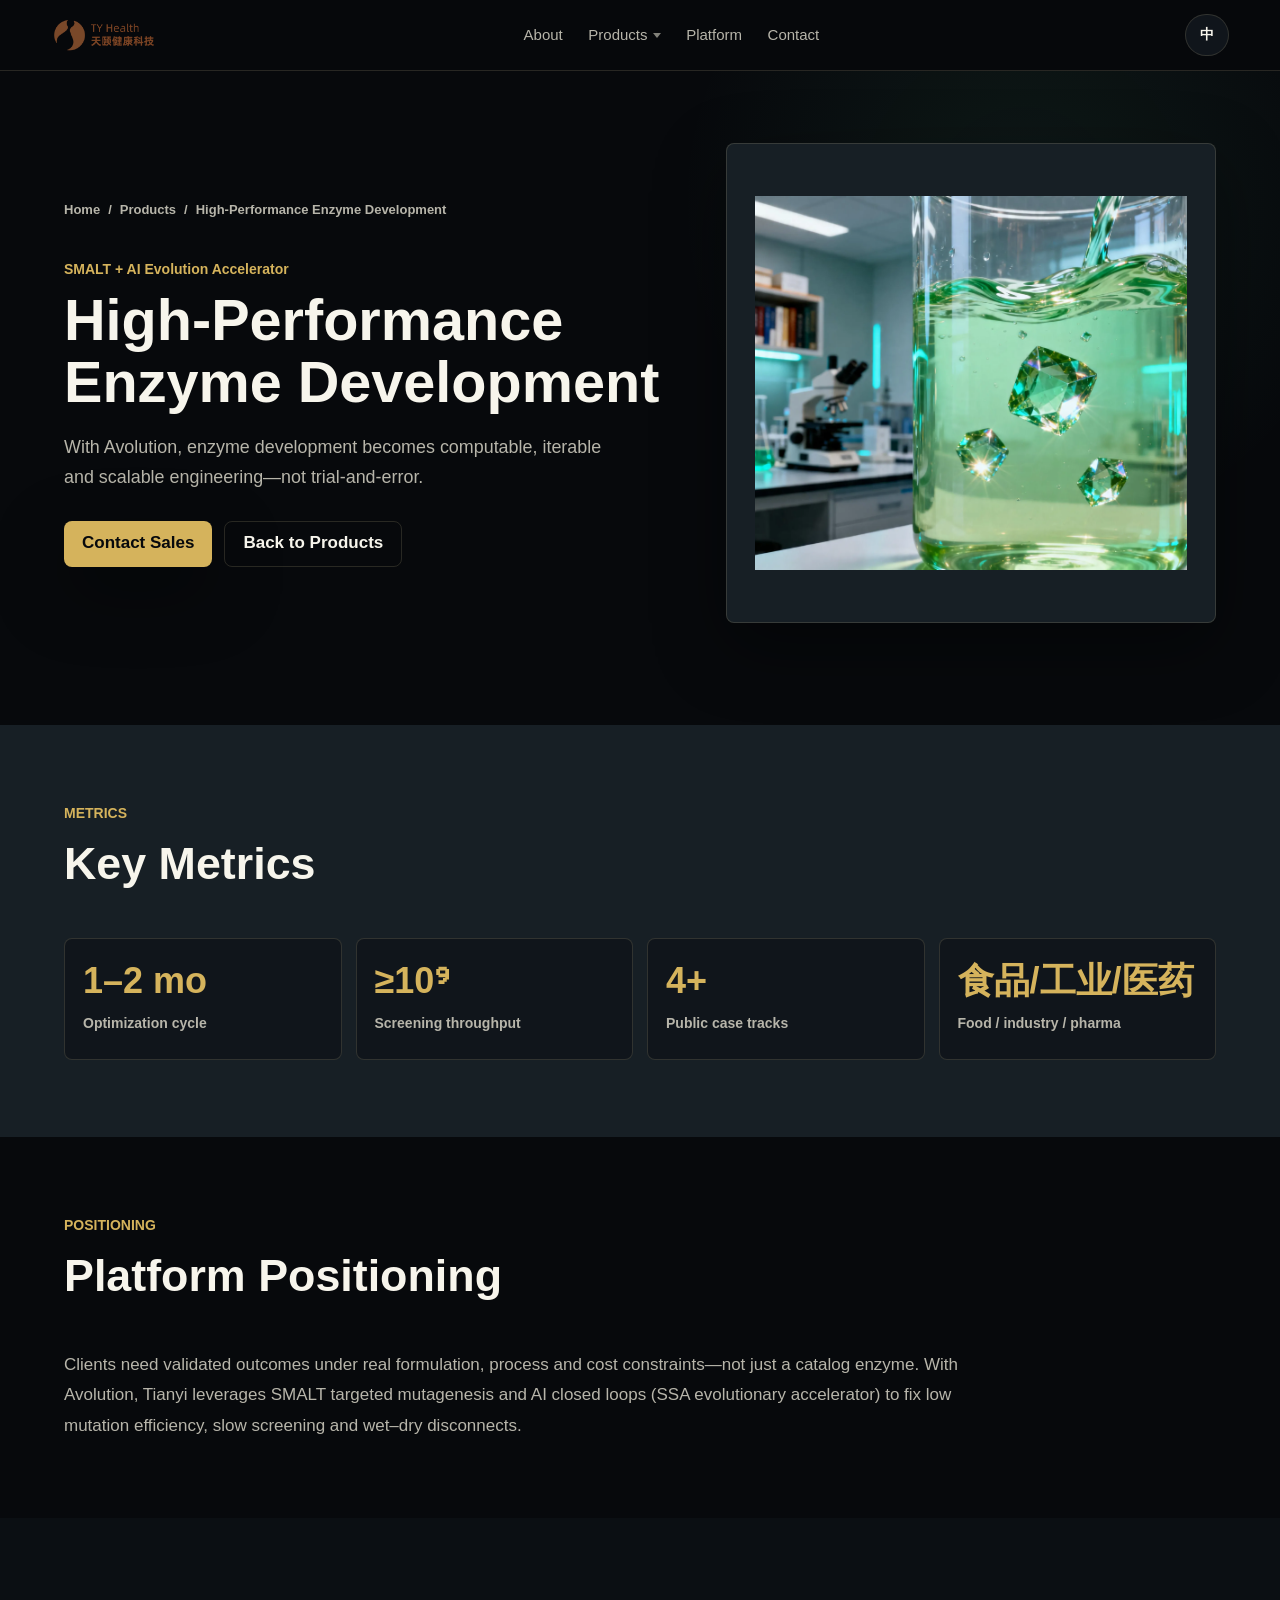
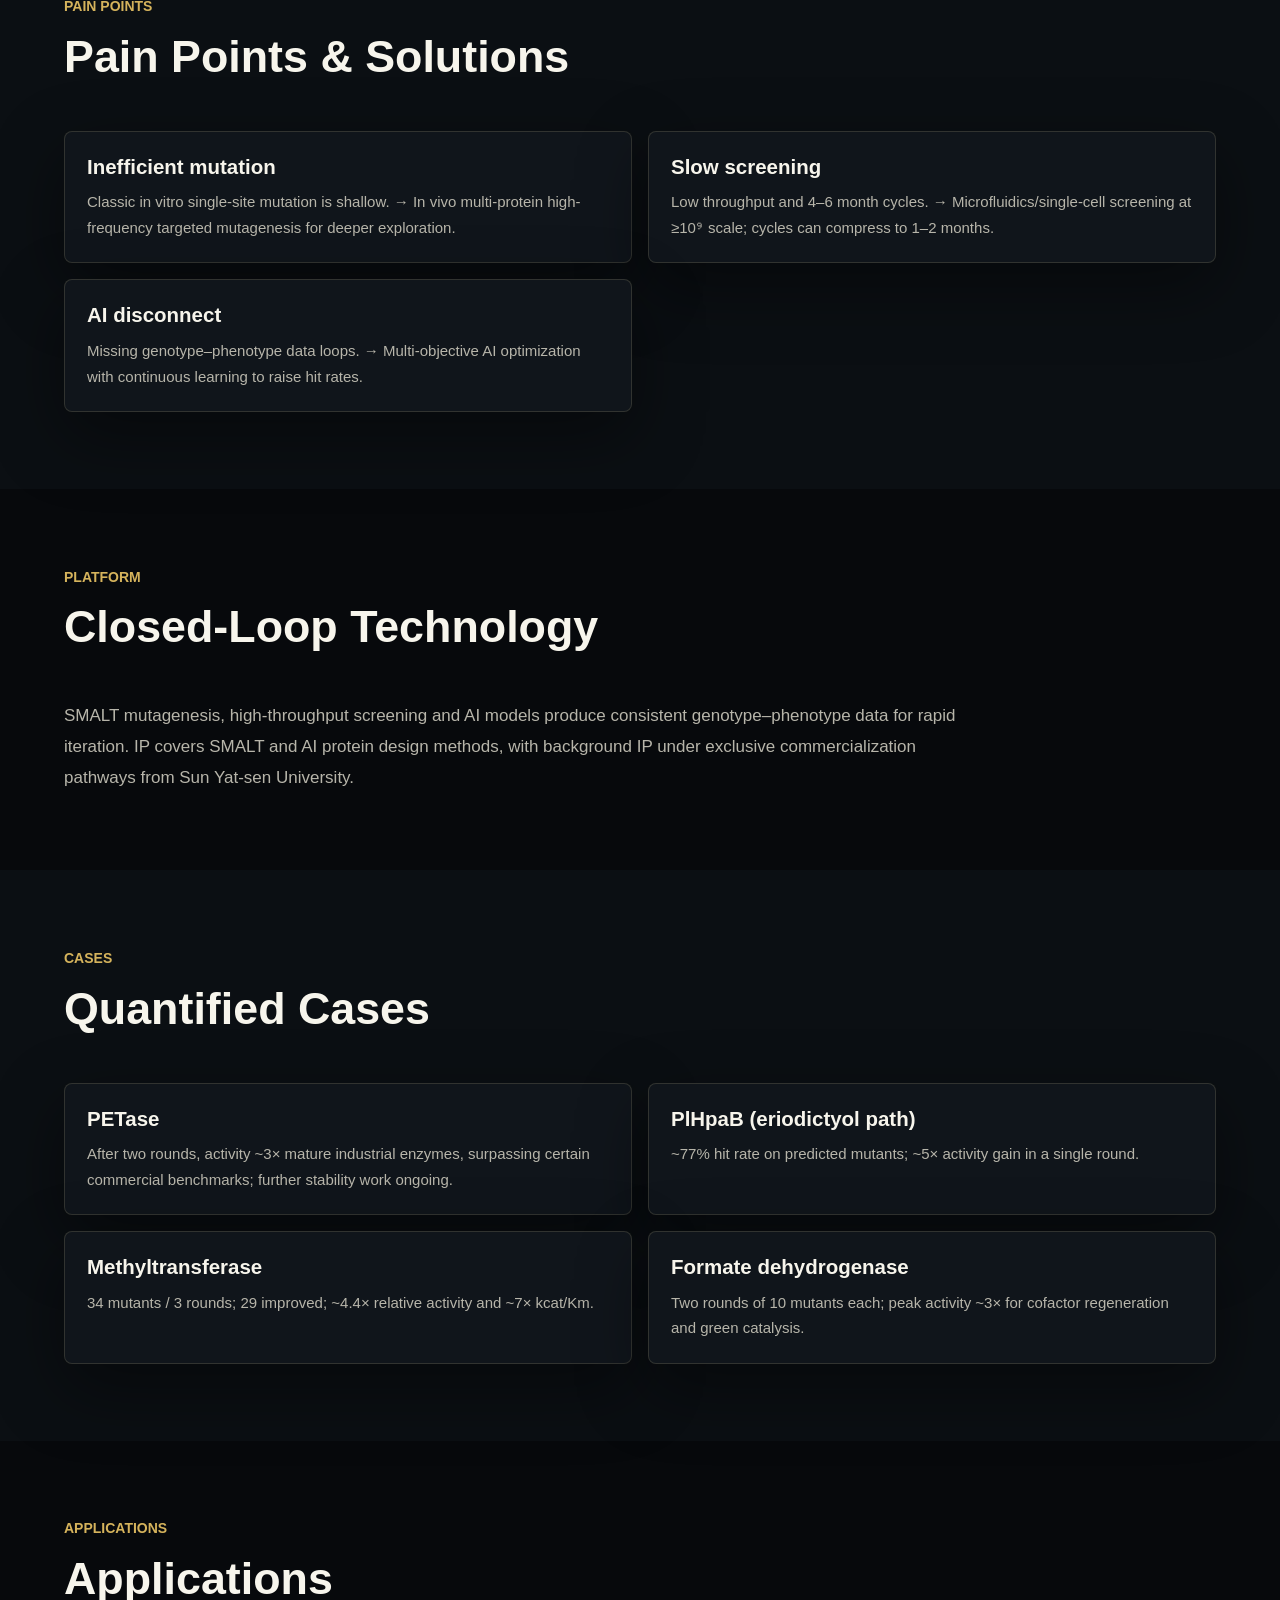
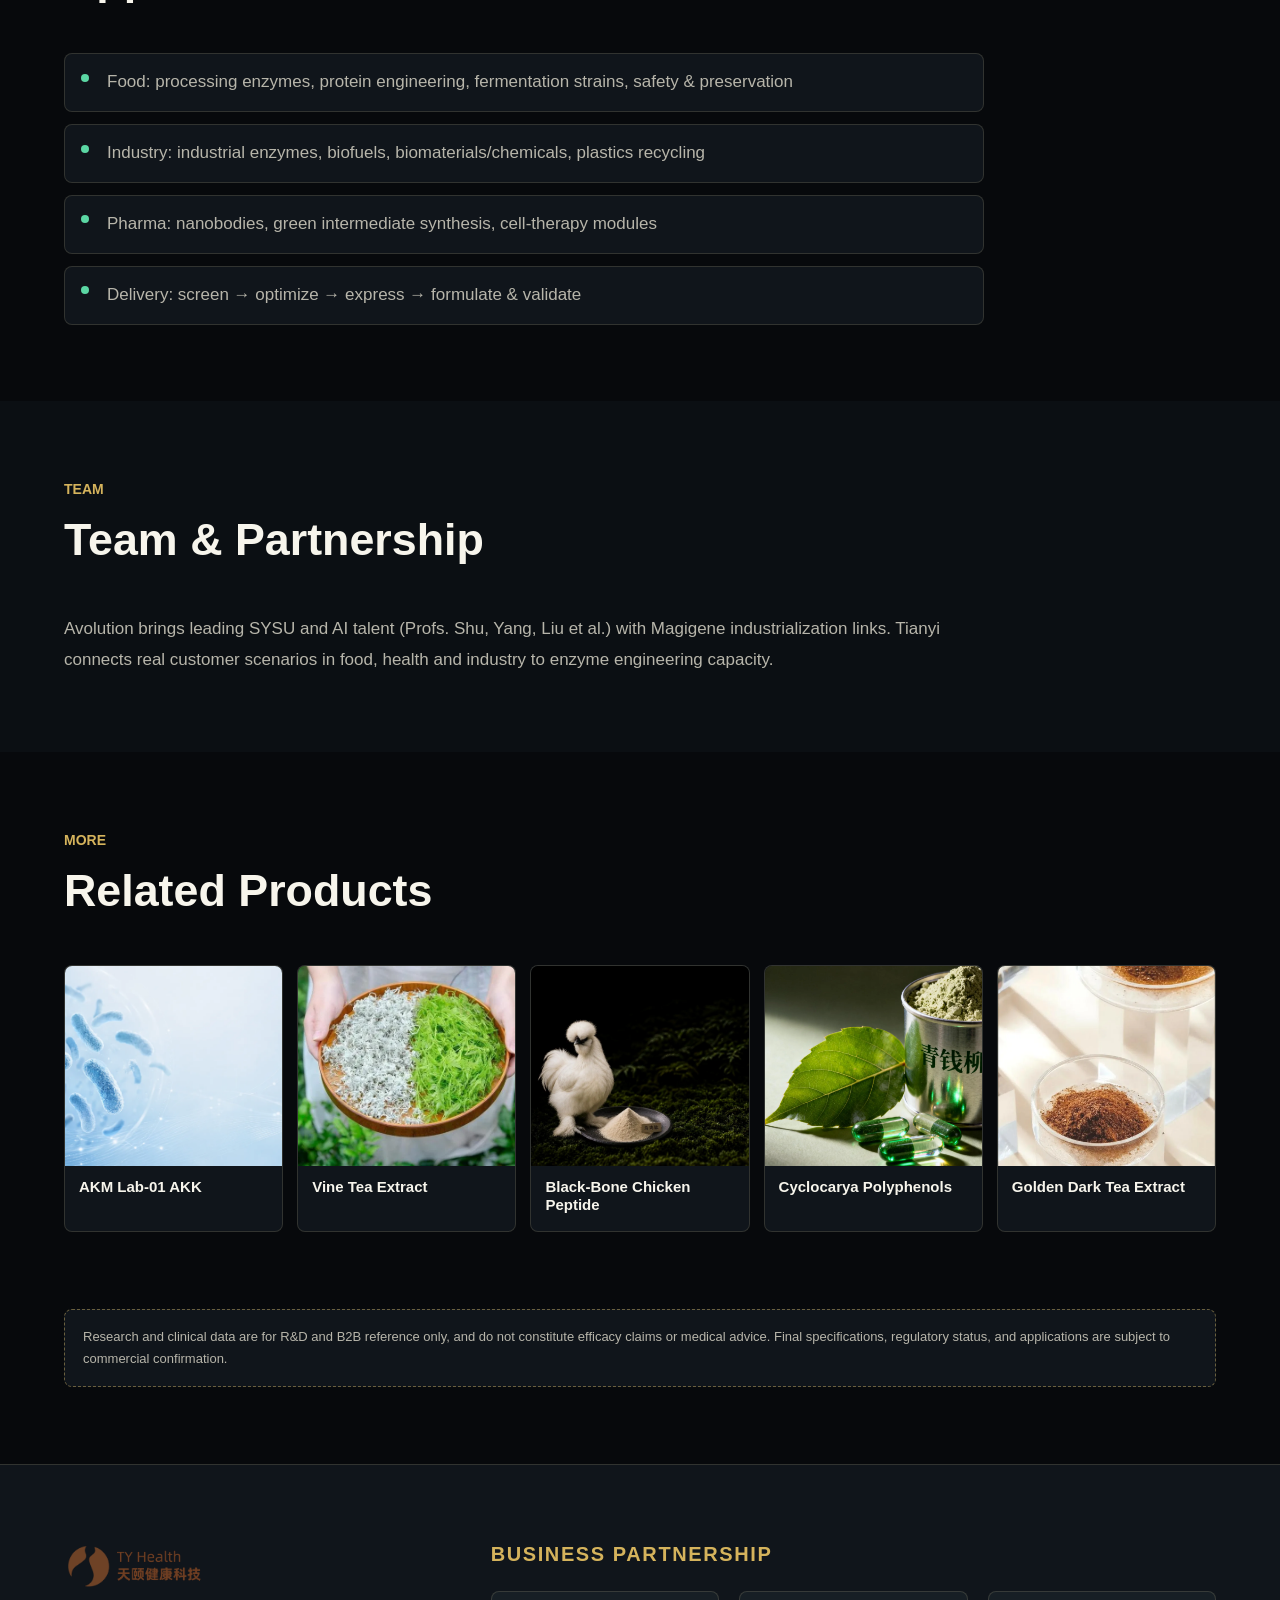
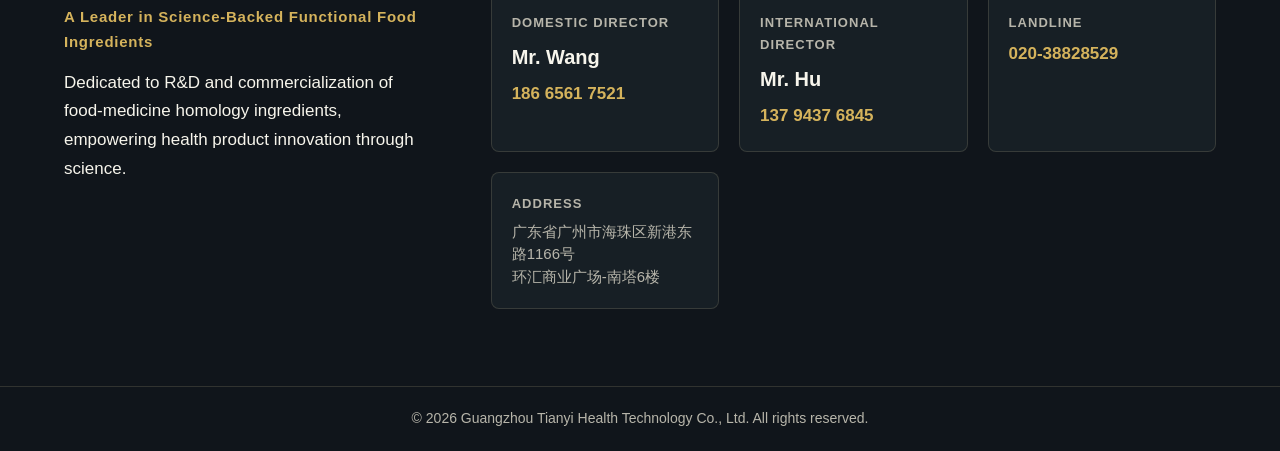
==== products/enzyme.html @ c7ed6efd "Add product detail pages, enzyme upgrade, and nav dropdown. Ship six bilingual product pages, homepa" ====
<!doctype html>
<html lang="zh-CN">
<head>
  <meta charset="utf-8">
  <meta name="viewport" content="width=device-width, initial-scale=1">
  <title data-i18n="doc.title">高性能酶开发 - 天颐健康科技</title>
  <meta name="description" data-i18n-content="doc.desc" content="天颐联合智演生合，以 SMALT+AI 定向进化加速平台，提供从候选酶筛选、分子优化、表达制备到应用验证的一站式高性能酶开发服务。">
  <meta name="robots" content="index, follow">
  <link rel="canonical" href="https://www.tyhealthtech.com/products/enzyme.html">
  <meta property="og:title" content="高性能酶开发 - 天颐健康科技">
  <meta property="og:description" content="天颐联合智演生合，以 SMALT+AI 定向进化加速平台，提供从候选酶筛选、分子优化、表达制备到应用验证的一站式高性能酶开发服务。">
  <meta property="og:url" content="https://www.tyhealthtech.com/products/enzyme.html">
  <meta property="og:type" content="website">
  <meta property="og:site_name" content="天颐健康科技">
  <link rel="icon" type="image/x-icon" href="/favicon.ico?v=20260531">
  <link rel="preconnect" href="https://fonts.googleapis.com">
  <link rel="preconnect" href="https://fonts.gstatic.com" crossorigin>
  <link href="https://fonts.googleapis.com/css2?family=Cormorant+Garamond:wght@400;600;700&family=DM+Sans:wght@300;400;500;700&display=swap" rel="stylesheet">
  <link rel="stylesheet" href="../styles.css?v=20260714b">
</head>
<body data-lang="zh" class="product-page">
  <header class="site-header">
    <a class="brand" href="../index.html" aria-label="天颐健康科技">
      <img class="brand-logo" src="../assets/tianyi-logo-full.png?v=20260526" alt="天颐健康科技 Logo">
      <span class="brand-name" data-i18n="brand.name">天颐健康科技</span>
    </a>
    <nav class="nav">
      <a href="../index.html#about" data-i18n="pp.nav.about">企业介绍</a>
      <div class="nav-item has-dropdown">
        <a href="../index.html#products" data-i18n="pp.nav.products" class="nav-parent" aria-haspopup="true">产品矩阵</a>
        <div class="nav-dropdown" role="menu">
          <a href="akk.html" role="menuitem" data-i18n="nav.p.akk">AKM Lab-01 AKK 菌</a>
          <a href="tengcha.html" role="menuitem" data-i18n="nav.p.tengcha">藤茶提取物</a>
          <a href="enzyme.html" role="menuitem" data-i18n="nav.p.enzyme">高性能酶开发</a>
          <a href="wujitai.html" role="menuitem" data-i18n="nav.p.wujitai">乌鸡肽</a>
          <a href="qingqianliu.html" role="menuitem" data-i18n="nav.p.qingqianliu">青钱柳叶多酚</a>
          <a href="jinhuahongcha.html" role="menuitem" data-i18n="nav.p.jinhua">金花黑茶提取物</a>
        </div>
      </div>
      <a href="../index.html#platform" data-i18n="pp.nav.platform">技术平台</a>
      <a href="#contact" data-i18n="pp.nav.contact">商务合作</a>
    </nav>
    <div class="header-actions">
      <button class="lang-toggle" type="button" aria-label="Switch language" data-lang-toggle>EN</button>
    </div>
  </header>

  <main>
    <section class="pp-hero">
      <div class="pp-hero-copy">
        <nav class="breadcrumb" aria-label="breadcrumb">
          <a href="../index.html" data-i18n="pp.home">首页</a>
          <span>/</span>
          <a href="../index.html#products" data-i18n="pp.products">产品矩阵</a>
          <span>/</span>
          <span data-i18n="p.title">高性能酶开发</span>
        </nav>
        <p class="tag" data-i18n="p.tag">SMALT + AI 进化加速器</p>
        <h1 data-i18n="p.title">高性能酶开发</h1>
        <p class="lead" data-i18n="p.lead">联合智演生合，把酶开发从「碰运气」变成可计算、可迭代、可放大的工程化服务。</p>
        <div class="hero-actions">
          <a class="primary-btn" href="#contact" data-i18n="pp.cta">商务合作</a>
          <a class="ghost-btn" href="../index.html#products" data-i18n="pp.cta.back">返回产品矩阵</a>
        </div>
      </div>
      <div class="pp-hero-media">
        <img class="contain-image" src="../assets/p04_03.webp?v=20260714" alt="高性能酶开发" width="720" height="480" fetchpriority="high">
      </div>
    </section>

    <section class="pp-metrics">
      <div class="section-head"><div><p class="section-kicker">Metrics</p><h2 data-i18n="pp.metrics">关键指标</h2></div></div>
      <div class="metric-grid">
        <article class="metric-card">
          <strong data-i18n="m1.num">1–2 月</strong>
          <span data-i18n="m1">优化周期可缩短至</span>
        </article>
        <article class="metric-card">
          <strong>≥10⁹</strong>
          <span data-i18n="m2">高通量筛选量级</span>
        </article>
        <article class="metric-card">
          <strong>4+</strong>
          <span data-i18n="m3">可公开案例方向</span>
        </article>
        <article class="metric-card">
          <strong>食品/工业/医药</strong>
          <span data-i18n="m4">核心场景覆盖</span>
        </article>
      </div>
    </section>
    <section class="pp-section">
      <div class="section-head"><div><p class="section-kicker">Positioning</p><h2 data-i18n="s1.title">平台定位</h2></div></div>
      <p class="pp-prose" data-i18n="s1.body">客户需要的往往不是单一酶产品，而是在真实配方、工艺与成本约束下可验证的应用结果。天颐联合智演生合（Avolution），基于 SMALT 高频靶向突变系统与 AI 模型闭环，构建「进化加速器」SSA 智能合成生物平台，解决突变低效、筛选慢、干湿实验脱节等产业化痛点。</p>
      
    </section>
    <section class="pp-section">
      <div class="section-head"><div><p class="section-kicker">Pain Points</p><h2 data-i18n="s2.title">产业痛点与方案</h2></div></div>
      <div class="pp-card-grid">
        <article>
          <h3 data-i18n="x1.t">突变低效</h3>
          <p data-i18n="x1.d">传统体外单点突变深度有限、区域不可精准定制。→ 体内多蛋白高频靶向突变，功能探索更深。</p>
        </article>
        <article>
          <h3 data-i18n="x2.t">筛选缓慢</h3>
          <p data-i18n="x2.d">通量低、优化周期常需 4–6 个月、有效数据不足。→ 液滴微流控/单细胞等筛选，通量可达 ≥10⁹，周期可压至 1–2 月。</p>
        </article>
        <article>
          <h3 data-i18n="x3.t">AI 脱节</h3>
          <p data-i18n="x3.d">缺乏高质量基因型—表型数据闭环。→ AI 多性能协同优化与持续自学习，提升命中率。</p>
        </article>
      </div>
    </section>
    <section class="pp-section">
      <div class="section-head"><div><p class="section-kicker">Platform</p><h2 data-i18n="s3.title">技术闭环</h2></div></div>
      <p class="pp-prose" data-i18n="s3.body">平台耦合 SMALT 高频靶向突变、高通量筛选（单细胞拉曼、液滴微流控等）与人工智能模型，产出表型与基因型高度一致的数据，驱动干湿实验高速迭代。知识产权覆盖 SMALT 系统与 AI 蛋白质设计优化方法；背景 IP 来自中山大学独家商业化授权路径。</p>
      
    </section>
    <section class="pp-section">
      <div class="section-head"><div><p class="section-kicker">Cases</p><h2 data-i18n="s4.title">可量化案例</h2></div></div>
      <div class="pp-card-grid">
        <article>
          <h3 data-i18n="c1.t">PET 塑料降解酶</h3>
          <p data-i18n="c1.d">两轮优化后酶活较成熟工业酶提升约 3 倍，超过既有商用酶水平，持续优化稳定性与工艺适配。</p>
        </article>
        <article>
          <h3 data-i18n="c2.t">PlHpaB（圣草酚路径）</h3>
          <p data-i18n="c2.d">模型预测突变体命中率约 77%，单轮即可获得活性提升约 5 倍的高效突变体。</p>
        </article>
        <article>
          <h3 data-i18n="c3.t">甲基转移酶</h3>
          <p data-i18n="c3.d">三轮迭代 34 个突变，29 个活性提升；相对活性约 4.4 倍，kcat/Km 约提升 7 倍。</p>
        </article>
        <article>
          <h3 data-i18n="c4.t">甲酸脱氢酶 FDH</h3>
          <p data-i18n="c4.d">两轮推荐各 10 个突变体，最高活性提升约 3 倍，服务辅酶再生与绿色催化。</p>
        </article>
      </div>
    </section>
    <section class="pp-section">
      <div class="section-head"><div><p class="section-kicker">Applications</p><h2 data-i18n="s5.title">应用场景</h2></div></div>
      <ul class="pp-list">
          <li data-i18n="a1">食品：加工用酶、功能蛋白改造、发酵菌株优化、安全与保鲜</li>
          <li data-i18n="a2">工业：工业酶工程、生物燃料与绿色能源、生物材料与化学品、环境与塑料循环</li>
          <li data-i18n="a3">医药：纳米抗体与生物药、药物中间体绿色合成、细胞治疗模块优化</li>
          <li data-i18n="a4">交付：候选筛选 → 分子优化 → 表达制备 → 制剂与应用验证</li>
      </ul>
    </section>
    <section class="pp-section">
      <div class="section-head"><div><p class="section-kicker">Team</p><h2 data-i18n="s6.title">团队与合作</h2></div></div>
      <p class="pp-prose" data-i18n="s6.body">智演生合团队汇聚束文圣教授、杨跃东教授、刘建忠教授等合成生物学与 AI 交叉力量，并与美格基因等产业化伙伴协同。天颐以应用场景与客户网络对接酶工程能力，服务食品、健康与工业客户的真实痛点。</p>
      
    </section>


    <section class="pp-related">
      <div class="section-head">
        <div>
          <p class="section-kicker">More</p>
          <h2 data-i18n="pp.related">相关产品</h2>
        </div>
      </div>
      <div class="related-grid">

        <a class="related-card" href="akk.html">
          <img src="../assets/AKK.webp?v=20260714" alt="AKM Lab-01 AKK 菌" loading="lazy" width="320" height="200">
          <h3 data-i18n="rel.akk">AKM Lab-01 AKK 菌</h3>
        </a>

        <a class="related-card" href="tengcha.html">
          <img src="../assets/hero-tengcha-product.webp?v=20260714" alt="藤茶提取物" loading="lazy" width="320" height="200">
          <h3 data-i18n="rel.tengcha">藤茶提取物</h3>
        </a>

        <a class="related-card" href="wujitai.html">
          <img src="../assets/hero-wujitai.webp?v=20260714" alt="乌鸡肽" loading="lazy" width="320" height="200">
          <h3 data-i18n="rel.wujitai">乌鸡肽</h3>
        </a>

        <a class="related-card" href="qingqianliu.html">
          <img src="../assets/p31_03.webp?v=20260714" alt="青钱柳叶多酚" loading="lazy" width="320" height="200">
          <h3 data-i18n="rel.qingqianliu">青钱柳叶多酚</h3>
        </a>

        <a class="related-card" href="jinhuahongcha.html">
          <img src="../assets/p13_01.webp?v=20260714" alt="金花黑茶提取物" loading="lazy" width="320" height="200">
          <h3 data-i18n="rel.jinhuahongcha">金花黑茶提取物</h3>
        </a>
      </div>
    </section>

    <section class="pp-disclaimer">
      <p data-i18n="pp.disclaimer">研究与临床数据仅供研发与商务参考，不构成产品功效承诺或医疗建议。具体规格、法规与应用方案请以商务对接确认为准。</p>
    </section>
  </main>

  <footer class="site-footer" id="contact">
    <div class="footer-inner">
      <div class="footer-brand">
        <img class="footer-logo" src="../assets/tianyi-logo-full.png?v=20260526" alt="天颐健康科技">
        <p class="footer-tagline" data-i18n="footer.tagline">科技功能食品与生物制造解决方案平台</p>
        <p class="footer-desc" data-i18n="footer.desc">以药食同源功能原料为根基，融合高性能酶开发、微生态技术与应用验证能力，助力健康产品与生物制造项目落地。</p>
      </div>
      <div class="footer-contact">
        <h3 data-i18n="footer.title">商务合作</h3>
        <div class="contact-list">
          <div class="contact-item">
            <span class="contact-role" data-i18n="footer.role1">国内负责人</span>
            <span class="contact-name" data-i18n="footer.name1">王先生</span>
            <a class="contact-phone" href="tel:18665617521">186 6561 7521</a>
          </div>
          <div class="contact-item">
            <span class="contact-role" data-i18n="footer.role2">国外负责人</span>
            <span class="contact-name" data-i18n="footer.name2">胡先生</span>
            <a class="contact-phone" href="tel:13794376845">137 9437 6845</a>
          </div>
          <div class="contact-item contact-item--landline">
            <span class="contact-role" data-i18n="footer.role3">公司总机</span>
            <a class="contact-phone" href="tel:+862038828529" data-i18n="footer.name3">020-38828529</a>
          </div>
          <div class="contact-item contact-item--address">
            <span class="contact-role" data-i18n="footer.address">地址</span>
            <span class="contact-address">广东省广州市海珠区新港东路1166号<br>环汇商业广场-南塔6楼</span>
          </div>
        </div>
      </div>
    </div>
    <div class="footer-bottom">
      <p data-i18n="footer.copyright">© 2026 广州天颐健康科技有限公司. 保留所有权利.</p>
    </div>
  </footer>

  <script>
    window.PAGE_TRANSLATIONS = {
  "zh": {
    "pp.home": "首页",
    "pp.products": "产品矩阵",
    "pp.cta": "商务合作",
    "pp.cta.back": "返回产品矩阵",
    "pp.related": "相关产品",
    "pp.disclaimer": "研究与临床数据仅供研发与商务参考，不构成产品功效承诺或医疗建议。具体规格、法规与应用方案请以商务对接确认为准。",
    "pp.nav.about": "企业介绍",
    "pp.nav.products": "产品矩阵",
    "pp.nav.platform": "技术平台",
    "pp.nav.contact": "商务合作",
    "pp.metrics": "关键指标",
    "pp.science": "科学背景",
    "pp.mechanism": "核心成分与机制",
    "pp.benefits": "功效与证据",
    "pp.process": "工艺与规格",
    "pp.apps": "应用与复配",
    "pp.proof": "资质与背书",
    "pp.cases": "案例与数据",
    "pp.pain": "产业痛点",
    "pp.platform": "技术平台",
    "doc.title": "高性能酶开发 - 天颐健康科技",
    "doc.desc": "天颐联合智演生合，以 SMALT+AI 定向进化加速平台，提供从候选酶筛选、分子优化、表达制备到应用验证的一站式高性能酶开发服务。",
    "m1": "优化周期可缩短至",
    "m1.num": "1–2 月",
    "m2": "高通量筛选量级",
    "m3": "可公开案例方向",
    "m4": "核心场景覆盖",
    "s1.title": "平台定位",
    "s1.body": "客户需要的往往不是单一酶产品，而是在真实配方、工艺与成本约束下可验证的应用结果。天颐联合智演生合（Avolution），基于 SMALT 高频靶向突变系统与 AI 模型闭环，构建「进化加速器」SSA 智能合成生物平台，解决突变低效、筛选慢、干湿实验脱节等产业化痛点。",
    "s2.title": "产业痛点与方案",
    "x1.t": "突变低效",
    "x1.d": "传统体外单点突变深度有限、区域不可精准定制。→ 体内多蛋白高频靶向突变，功能探索更深。",
    "x2.t": "筛选缓慢",
    "x2.d": "通量低、优化周期常需 4–6 个月、有效数据不足。→ 液滴微流控/单细胞等筛选，通量可达 ≥10⁹，周期可压至 1–2 月。",
    "x3.t": "AI 脱节",
    "x3.d": "缺乏高质量基因型—表型数据闭环。→ AI 多性能协同优化与持续自学习，提升命中率。",
    "s3.title": "技术闭环",
    "s3.body": "平台耦合 SMALT 高频靶向突变、高通量筛选（单细胞拉曼、液滴微流控等）与人工智能模型，产出表型与基因型高度一致的数据，驱动干湿实验高速迭代。知识产权覆盖 SMALT 系统与 AI 蛋白质设计优化方法；背景 IP 来自中山大学独家商业化授权路径。",
    "s4.title": "可量化案例",
    "c1.t": "PET 塑料降解酶",
    "c1.d": "两轮优化后酶活较成熟工业酶提升约 3 倍，超过既有商用酶水平，持续优化稳定性与工艺适配。",
    "c2.t": "PlHpaB（圣草酚路径）",
    "c2.d": "模型预测突变体命中率约 77%，单轮即可获得活性提升约 5 倍的高效突变体。",
    "c3.t": "甲基转移酶",
    "c3.d": "三轮迭代 34 个突变，29 个活性提升；相对活性约 4.4 倍，kcat/Km 约提升 7 倍。",
    "c4.t": "甲酸脱氢酶 FDH",
    "c4.d": "两轮推荐各 10 个突变体，最高活性提升约 3 倍，服务辅酶再生与绿色催化。",
    "s5.title": "应用场景",
    "a1": "食品：加工用酶、功能蛋白改造、发酵菌株优化、安全与保鲜",
    "a2": "工业：工业酶工程、生物燃料与绿色能源、生物材料与化学品、环境与塑料循环",
    "a3": "医药：纳米抗体与生物药、药物中间体绿色合成、细胞治疗模块优化",
    "a4": "交付：候选筛选 → 分子优化 → 表达制备 → 制剂与应用验证",
    "s6.title": "团队与合作",
    "s6.body": "智演生合团队汇聚束文圣教授、杨跃东教授、刘建忠教授等合成生物学与 AI 交叉力量，并与美格基因等产业化伙伴协同。天颐以应用场景与客户网络对接酶工程能力，服务食品、健康与工业客户的真实痛点。",
    "rel.akk": "AKM Lab-01 AKK 菌",
    "rel.tengcha": "藤茶提取物",
    "rel.enzyme": "高性能酶开发",
    "rel.wujitai": "乌鸡肽",
    "rel.qingqianliu": "青钱柳叶多酚",
    "rel.jinhuahongcha": "金花黑茶提取物",
    "p.title": "高性能酶开发",
    "p.tag": "SMALT + AI 进化加速器",
    "p.lead": "联合智演生合，把酶开发从「碰运气」变成可计算、可迭代、可放大的工程化服务。",
    "p.meta": "天颐联合智演生合，以 SMALT+AI 定向进化加速平台，提供从候选酶筛选、分子优化、表达制备到应用验证的一站式高性能酶开发服务。"
  },
  "en": {
    "pp.home": "Home",
    "pp.products": "Products",
    "pp.cta": "Contact Sales",
    "pp.cta.back": "Back to Products",
    "pp.related": "Related Products",
    "pp.disclaimer": "Research and clinical data are for R&D and B2B reference only, and do not constitute efficacy claims or medical advice. Final specifications, regulatory status, and applications are subject to commercial confirmation.",
    "pp.nav.about": "About",
    "pp.nav.products": "Products",
    "pp.nav.platform": "Platform",
    "pp.nav.contact": "Contact",
    "pp.metrics": "Key Metrics",
    "pp.science": "Scientific Background",
    "pp.mechanism": "Actives & Mechanism",
    "pp.benefits": "Benefits & Evidence",
    "pp.process": "Process & Specs",
    "pp.apps": "Applications",
    "pp.proof": "Credentials",
    "pp.cases": "Cases & Data",
    "pp.pain": "Industry Pain Points",
    "pp.platform": "Technology Platform",
    "doc.title": "High-Performance Enzyme Development - Tianyi Health Tech",
    "doc.desc": "Tianyi partners with Avolution (智演生合) on the SMALT+AI directed evolution platform for end-to-end enzyme screening, optimization, expression and application validation.",
    "m1": "Optimization cycle",
    "m1.num": "1–2 mo",
    "m2": "Screening throughput",
    "m3": "Public case tracks",
    "m4": "Food / industry / pharma",
    "s1.title": "Platform Positioning",
    "s1.body": "Clients need validated outcomes under real formulation, process and cost constraints—not just a catalog enzyme. With Avolution, Tianyi leverages SMALT targeted mutagenesis and AI closed loops (SSA evolutionary accelerator) to fix low mutation efficiency, slow screening and wet–dry disconnects.",
    "s2.title": "Pain Points & Solutions",
    "x1.t": "Inefficient mutation",
    "x1.d": "Classic in vitro single-site mutation is shallow. → In vivo multi-protein high-frequency targeted mutagenesis for deeper exploration.",
    "x2.t": "Slow screening",
    "x2.d": "Low throughput and 4–6 month cycles. → Microfluidics/single-cell screening at ≥10⁹ scale; cycles can compress to 1–2 months.",
    "x3.t": "AI disconnect",
    "x3.d": "Missing genotype–phenotype data loops. → Multi-objective AI optimization with continuous learning to raise hit rates.",
    "s3.title": "Closed-Loop Technology",
    "s3.body": "SMALT mutagenesis, high-throughput screening and AI models produce consistent genotype–phenotype data for rapid iteration. IP covers SMALT and AI protein design methods, with background IP under exclusive commercialization pathways from Sun Yat-sen University.",
    "s4.title": "Quantified Cases",
    "c1.t": "PETase",
    "c1.d": "After two rounds, activity ~3× mature industrial enzymes, surpassing certain commercial benchmarks; further stability work ongoing.",
    "c2.t": "PlHpaB (eriodictyol path)",
    "c2.d": "~77% hit rate on predicted mutants; ~5× activity gain in a single round.",
    "c3.t": "Methyltransferase",
    "c3.d": "34 mutants / 3 rounds; 29 improved; ~4.4× relative activity and ~7× kcat/Km.",
    "c4.t": "Formate dehydrogenase",
    "c4.d": "Two rounds of 10 mutants each; peak activity ~3× for cofactor regeneration and green catalysis.",
    "s5.title": "Applications",
    "a1": "Food: processing enzymes, protein engineering, fermentation strains, safety & preservation",
    "a2": "Industry: industrial enzymes, biofuels, biomaterials/chemicals, plastics recycling",
    "a3": "Pharma: nanobodies, green intermediate synthesis, cell-therapy modules",
    "a4": "Delivery: screen → optimize → express → formulate & validate",
    "s6.title": "Team & Partnership",
    "s6.body": "Avolution brings leading SYSU and AI talent (Profs. Shu, Yang, Liu et al.) with Magigene industrialization links. Tianyi connects real customer scenarios in food, health and industry to enzyme engineering capacity.",
    "rel.akk": "AKM Lab-01 AKK",
    "rel.tengcha": "Vine Tea Extract",
    "rel.enzyme": "High-Performance Enzyme",
    "rel.wujitai": "Black-Bone Chicken Peptide",
    "rel.qingqianliu": "Cyclocarya Polyphenols",
    "rel.jinhuahongcha": "Golden Dark Tea Extract",
    "p.title": "High-Performance Enzyme Development",
    "p.tag": "SMALT + AI Evolution Accelerator",
    "p.lead": "With Avolution, enzyme development becomes computable, iterable and scalable engineering—not trial-and-error.",
    "p.meta": "Tianyi partners with Avolution (智演生合) on the SMALT+AI directed evolution platform for end-to-end enzyme screening, optimization, expression and application validation."
  }
};
  </script>
  <script src="../script.js?v=20260714b"></script>
</body>
</html>
---- styles.css ----
:root {
  --bg: #07090c;
  --surface: #10151b;
  --surface-2: #171f25;
  --text: #f7f5ec;
  --muted: #b7b5aa;
  --line: rgba(236,221,170,.15);
  --accent: #d5b35c;
  --accent-2: #5bd7a4;
  --shadow: 0 24px 70px rgba(0,0,0,.42);
  --radius: 8px;
}

* { box-sizing: border-box; }
html { scroll-behavior: smooth; }
body {
  margin: 0;
  background: var(--bg);
  color: var(--text);
  font-family: "PingFang SC", "Microsoft YaHei", "Noto Sans CJK SC", "Helvetica Neue", Arial, sans-serif;
  font-size: 17px;
  line-height: 1.7;
  letter-spacing: 0;
}

a { color: inherit; text-decoration: none; }
img { display: block; max-width: 100%; }

.site-header {
  position: sticky;
  top: 0;
  z-index: 20;
  display: grid;
  grid-template-columns: auto 1fr auto;
  align-items: center;
  gap: 24px;
  padding: 14px clamp(18px, 4vw, 56px);
  border-bottom: 1px solid var(--line);
  background: color-mix(in srgb, var(--bg) 88%, transparent);
  backdrop-filter: blur(18px);
}

.header-actions {
  display: inline-flex;
  align-items: center;
  justify-content: flex-end;
  gap: 10px;
}

.lang-toggle {
  min-width: 44px;
  min-height: 42px;
  border: 1px solid var(--line);
  border-radius: 999px;
  color: var(--text);
  background: var(--surface);
  font: inherit;
  font-size: 14px;
  font-weight: 900;
  cursor: pointer;
}

.brand {
  display: inline-flex;
  align-items: center;
  gap: 10px;
  font-weight: 800;
  white-space: nowrap;
}

.brand-logo {
  width: auto;
  height: 36px;
  max-width: 160px;
  object-fit: contain;
  display: block;
}

.brand-name {
  position: absolute;
  width: 1px;
  height: 1px;
  overflow: hidden;
  clip: rect(0 0 0 0);
  white-space: nowrap;
}

.nav {
  display: flex;
  justify-content: center;
  align-items: center;
  gap: clamp(14px, 2vw, 30px);
  color: var(--muted);
  font-size: 15px;
}

.nav > a:hover,
.nav-parent:hover,
.nav-item:hover > .nav-parent {
  color: var(--text);
}

.nav-item {
  position: relative;
  display: inline-flex;
  align-items: center;
}

.nav-parent {
  display: inline-flex;
  align-items: center;
  gap: 5px;
  white-space: nowrap;
}

.nav-parent::after {
  content: "";
  width: 0;
  height: 0;
  border-left: 4px solid transparent;
  border-right: 4px solid transparent;
  border-top: 5px solid currentColor;
  opacity: .7;
  transition: transform .15s ease;
}

.nav-item:hover .nav-parent::after,
.nav-item.open .nav-parent::after,
.nav-item:focus-within .nav-parent::after {
  transform: rotate(180deg);
}

.nav-dropdown {
  position: absolute;
  top: calc(100% + 6px);
  left: 50%;
  transform: translateX(-50%) translateY(6px);
  min-width: 220px;
  padding: 10px 0;
  border: 1px solid var(--line);
  border-radius: var(--radius);
  background: color-mix(in srgb, var(--surface) 94%, #0a0d10);
  box-shadow: var(--shadow);
  opacity: 0;
  visibility: hidden;
  pointer-events: none;
  transition: opacity .16s ease, transform .16s ease, visibility .16s ease;
  z-index: 40;
}

/* 悬停桥梁，避免移入二级时菜单消失 */
.nav-dropdown::before {
  content: "";
  position: absolute;
  left: 0;
  right: 0;
  top: -14px;
  height: 14px;
}

.nav-item:hover .nav-dropdown,
.nav-item:focus-within .nav-dropdown,
.nav-item.open .nav-dropdown {
  opacity: 1;
  visibility: visible;
  pointer-events: auto;
  transform: translateX(-50%) translateY(0);
}

.nav-dropdown a {
  display: block;
  padding: 10px 18px;
  color: var(--muted);
  font-size: 14px;
  font-weight: 600;
  white-space: nowrap;
  transition: color .15s ease, background .15s ease;
}

.nav-dropdown a:hover,
.nav-dropdown a:focus-visible {
  color: var(--text);
  background: color-mix(in srgb, var(--accent) 12%, transparent);
}

main > section {
  padding: clamp(56px, 8vw, 112px) clamp(18px, 5vw, 72px);
}

.hero {
  position: relative;
  min-height: calc(100svh - 118px);
  display: flex;
  align-items: center;
  justify-content: flex-end;
  overflow: hidden;
  background: var(--bg);
}

.hero-carousel {
  position: absolute;
  inset: 0;
  z-index: 0;
  overflow: hidden;
}

.hero-slide {
  position: absolute;
  inset: 0;
  background-size: cover;
  background-position: center;
  opacity: 0;
  transform: scale(1.06);
  transition: opacity 1.2s ease, transform 1.8s ease;
  will-change: opacity, transform;
}

.hero-slide.active {
  opacity: 1;
  transform: scale(1);
}

.hero-dots {
  position: absolute;
  bottom: 28px;
  left: 50%;
  transform: translateX(-50%);
  z-index: 3;
  display: flex;
  gap: 10px;
}

.hero-dot {
  width: 10px;
  height: 10px;
  border: 1.5px solid rgba(255,255,255,.45);
  border-radius: 50%;
  background: transparent;
  cursor: pointer;
  padding: 0;
  transition: background .35s, border-color .35s, transform .25s;
}

.hero-dot:hover {
  border-color: var(--accent);
  transform: scale(1.25);
}

.hero-dot.active {
  background: var(--accent);
  border-color: var(--accent);
  transform: scale(1.15);
}

.hero::after {
  content: "";
  position: absolute;
  inset: 0;
  z-index: 1;
  background:
    radial-gradient(circle at 74% 48%, rgba(213,179,92,.12), transparent 30%),
    linear-gradient(90deg, rgba(0,0,0,.16), rgba(0,0,0,.32) 42%, rgba(0,0,0,.76) 100%);
}

.hero-copy {
  position: relative;
  z-index: 2;
  width: min(600px, 52vw);
  color: #fff;
  padding: 40px 36px 40px 34px;
  border-left: 3px solid var(--accent);
  background: rgba(5, 7, 9, .62);
  box-shadow: var(--shadow);
  margin-right: clamp(18px, 5vw, 72px);
}

.eyebrow, .section-kicker {
  margin: 0 0 12px;
  color: var(--accent);
  font-size: 14px;
  font-weight: 900;
  text-transform: uppercase;
}

h1, h2, h3, p { margin-top: 0; }
h1 {
  margin-bottom: 18px;
  max-width: 760px;
  font-size: clamp(36px, 4.5vw, 62px);
  line-height: 1.08;
  letter-spacing: 0;
}
h2 {
  margin-bottom: 20px;
  font-size: clamp(28px, 3.5vw, 48px);
  line-height: 1.16;
  letter-spacing: 0;
}
h3 {
  margin-bottom: 10px;
  font-size: clamp(17px, 1.6vw, 23px);
  line-height: 1.25;
  letter-spacing: 0;
}
.lead {
  max-width: 620px;
  color: var(--muted);
  font-size: clamp(16px, 1.4vw, 20px);
}

.hero .lead {
  margin-bottom: 10px;
  color: rgba(255,255,255,.9);
  font-size: clamp(18px, 1.8vw, 25px);
}

.hero-line {
  color: rgba(255,255,255,.64);
  font-size: 16px;
  font-weight: 700;
}

.hero-actions {
  display: flex;
  flex-wrap: wrap;
  gap: 12px;
  margin-top: 28px;
}

.primary-btn, .ghost-btn {
  display: inline-flex;
  min-height: 46px;
  align-items: center;
  justify-content: center;
  border-radius: 8px;
  padding: 0 18px;
  font-weight: 800;
}

.primary-btn {
  background: var(--accent);
  color: #07090c;
  box-shadow: var(--shadow);
}

.ghost-btn {
  border: 1px solid var(--line);
  color: var(--text);
}

.about {
  text-align: center;
  padding-top: clamp(72px, 8vw, 120px);
  padding-bottom: clamp(72px, 8vw, 120px);
}
.about .section-kicker { margin-bottom: 16px; }
.about h2 {
  max-width: 720px;
  margin-left: auto;
  margin-right: auto;
}
.about-desc {
  max-width: 640px;
  margin: 20px auto 56px;
  color: var(--muted);
  font-size: 17px;
  line-height: 1.75;
}

.about-stats {
  display: flex;
  justify-content: center;
  gap: clamp(48px, 10vw, 104px);
  flex-wrap: wrap;
}
.about-stat {
  display: flex;
  flex-direction: column;
  align-items: center;
  gap: 10px;
  min-width: 120px;
}
.about-stat-num {
  font-size: 68px;
  font-weight: 900;
  color: var(--accent);
  line-height: 1;
  letter-spacing: -0.01em;
}
.about-stat-num small {
  font-size: 32px;
  font-weight: 700;
  vertical-align: baseline;
  opacity: .85;
}
.about-stat-label {
  font-size: 16px;
  color: var(--muted);
  font-weight: 500;
  letter-spacing: 0.03em;
}

.solution-grid, .case-grid, .expert-list, .platform-grid, .enzyme-flow {
  display: grid;
  gap: 16px;
}

.solution-grid article,
.expert-list article,
.case-grid article,
.platform-grid article,
.enzyme-flow article,
.product-card {
  border: 1px solid var(--line);
  background: var(--surface);
  border-radius: var(--radius);
  box-shadow: var(--shadow);
}

.data-band {
  display: grid;
  grid-template-columns: .9fr 1fr;
  gap: clamp(28px, 5vw, 72px);
  align-items: center;
  background: var(--surface-2);
}

.data-image img {
  width: 100%;
  aspect-ratio: 16 / 9;
  object-fit: cover;
  border-radius: var(--radius);
}

.data-list {
  display: grid;
  grid-template-columns: repeat(2, minmax(0, 1fr));
  gap: 14px;
  padding: 0;
  margin: 28px 0 0;
  list-style: none;
}

.data-list li {
  min-height: 132px;
  padding: 22px;
  border: 1px solid var(--line);
  border-radius: var(--radius);
  background: var(--surface);
  display: flex;
  flex-direction: column;
  gap: 6px;
}

.data-list strong {
  display: block;
  color: var(--accent);
  font-size: 42px;
  line-height: 1;
}

.data-list .unit {
  font-size: 20px;
  color: var(--accent);
  font-weight: 700;
  margin-left: 2px;
}

.data-list span { color: var(--muted); font-size: 16px; }

.section-head {
  display: flex;
  align-items: end;
  justify-content: space-between;
  gap: 24px;
  margin-bottom: 28px;
}

.product-grid {
  display: grid;
  grid-template-columns: repeat(3, minmax(0, 1fr));
  gap: 18px;
}

.product-card {
  overflow: hidden;
  padding: 20px;
  transition: transform .2s ease, border-color .2s ease;
}

.product-card:hover,
.solution-grid article:hover,
.case-grid article:hover,
.platform-grid article:hover,
.enzyme-flow article:hover,
.expert-list article:hover {
  transform: translateY(-4px);
  border-color: color-mix(in srgb, var(--accent) 55%, var(--line));
}

.product-card img {
  width: 100%;
  aspect-ratio: 16 / 10;
  object-fit: cover;
  border-radius: 10px;
  background: #fff;
}

.product-card img.contain-image {
  object-fit: contain;
  padding: 18px;
  background: var(--surface-2);
}

.tag {
  display: inline-flex;
  margin: 18px 0 8px;
  color: var(--accent);
  font-size: 14px;
  font-weight: 900;
}

dl { margin: 18px 0 0; }
dt { color: var(--accent); font-weight: 900; }
dd { margin: 4px 0 0; color: var(--muted); }

.experts {
  display: grid;
  grid-template-columns: .7fr 1.3fr;
  gap: clamp(28px, 5vw, 72px);
  align-items: start;
  background:
    linear-gradient(90deg, color-mix(in srgb, var(--surface-2) 86%, transparent), transparent),
    var(--bg);
}

.platform {
  background: var(--surface-2);
}

.platform-intro {
  max-width: 920px;
  margin: -6px 0 32px;
  color: var(--muted);
  font-size: 17px;
  line-height: 1.75;
}

.platform-grid {
  grid-template-columns: repeat(3, minmax(0, 1fr));
}

.platform-grid article {
  min-height: 360px;
  padding: 26px;
}

.platform-index,
.enzyme-flow span {
  display: inline-flex;
  margin-bottom: 18px;
  color: var(--accent);
  font-size: 42px;
  font-weight: 900;
  line-height: 1;
  font-family: 'Cormorant Garamond', serif;
}

.platform-grid ul {
  display: flex;
  flex-wrap: wrap;
  gap: 8px;
  padding: 0;
  margin: 22px 0 0;
  list-style: none;
}

.platform-grid li {
  padding: 6px 12px;
  border: 1px solid var(--line);
  border-radius: 999px;
  color: var(--muted);
  font-size: 13px;
  font-weight: 700;
}

.enzyme {
  display: grid;
  grid-template-columns: 1fr;
  gap: 30px;
  align-items: start;
  background:
    radial-gradient(circle at 18% 20%, rgba(91,215,164,.08), transparent 28%),
    var(--bg);
}

.enzyme-copy p:not(.section-kicker) {
  color: var(--muted);
  font-size: 17px;
  line-height: 1.8;
}

.enzyme-copy {
  max-width: 980px;
}

.enzyme-flow {
  grid-template-columns: repeat(5, minmax(170px, 1fr));
  gap: 14px;
  align-items: stretch;
}

.enzyme-flow article {
  position: relative;
  min-height: 220px;
  padding: 24px 18px 22px;
  overflow: hidden;
}

.enzyme-flow article::after {
  content: "";
  position: absolute;
  top: 40px;
  right: -18px;
  width: 36px;
  height: 1px;
  background: color-mix(in srgb, var(--accent) 55%, var(--line));
}

.enzyme-flow article:last-child::after {
  display: none;
}

.enzyme-flow span {
  font-size: 32px;
  margin-bottom: 14px;
}

.expert-list {
  grid-template-columns: repeat(2, minmax(0, 1fr));
}

.expert-list article {
  min-height: 280px;
  padding: 24px;
}

.expert-list span {
  display: block;
  margin-bottom: 20px;
  color: var(--accent);
  font-size: 68px;
  font-weight: 900;
  line-height: 1;
}

.expert-avatar {
  width: 100%;
  max-width: 140px;
  aspect-ratio: 1 / 1;
  object-fit: cover;
  border-radius: 50%;
  border: 2px solid var(--accent);
  margin-bottom: 18px;
  background: var(--surface-2);
}

.solution-grid {
  grid-template-columns: repeat(3, minmax(0, 1fr));
}

.solution-grid article {
  min-height: 210px;
  padding: 24px;
}

.solution-grid p, .product-card p, .case-grid p, .expert-list p, .platform-grid p, .enzyme-flow p {
  color: var(--muted);
}

.cases {
  background: var(--surface-2);
}

.case-grid {
  grid-template-columns: repeat(3, minmax(0, 1fr));
}

.case-grid article {
  overflow: hidden;
}

.case-grid img {
  width: 100%;
  aspect-ratio: 16 / 10;
  object-fit: cover;
}

.case-grid h3, .case-grid p {
  padding-left: 22px;
  padding-right: 22px;
}
.case-grid h3 { padding-top: 22px; }
.case-grid p { padding-bottom: 20px; }

/* Footer */
.site-footer {
  background: var(--surface);
  border-top: 1px solid var(--line);
}

.footer-inner {
  display: grid;
  grid-template-columns: 1fr 2fr;
  gap: clamp(32px, 5vw, 72px);
  padding: clamp(48px, 6vw, 80px) clamp(18px, 5vw, 72px);
  max-width: 1440px;
  margin: 0 auto;
}

.footer-brand {
  display: flex;
  flex-direction: column;
  gap: 14px;
}

.footer-logo {
  height: 48px;
  width: auto;
  object-fit: contain;
  object-position: left;
  opacity: 0.9;
}

.footer-tagline {
  color: var(--accent);
  font-size: 15px;
  font-weight: 800;
  letter-spacing: 0.05em;
  margin: 0;
}

.footer-contact h3 {
  font-size: 20px;
  font-weight: 900;
  color: var(--accent);
  margin-bottom: 24px;
  text-transform: uppercase;
  letter-spacing: 0.08em;
}

.contact-list {
  display: grid;
  grid-template-columns: repeat(3, minmax(0, 1fr));
  gap: 20px;
}

.contact-item {
  display: flex;
  flex-direction: column;
  gap: 6px;
  padding: 20px;
  background: var(--surface-2);
  border: 1px solid var(--line);
  border-radius: var(--radius);
}

.contact-role {
  font-size: 13px;
  font-weight: 900;
  text-transform: uppercase;
  letter-spacing: 0.08em;
  color: var(--muted);
}

.contact-name {
  font-size: 20px;
  font-weight: 800;
  color: var(--text);
}

.contact-phone {
  font-size: 17px;
  color: var(--accent);
  font-weight: 700;
  transition: opacity 0.2s;
}

.contact-phone:hover {
  opacity: 0.8;
}

.contact-address {
  font-size: 15px;
  color: var(--muted);
  line-height: 1.5;
}

.footer-bottom {
  border-top: 1px solid var(--line);
  padding: 20px clamp(18px, 5vw, 72px);
  text-align: center;
}

.footer-bottom p {
  margin: 0;
  color: var(--muted);
  font-size: 14px;
}

/* ── Hero Stats ─────────────────────────────────────────── */
.hero-stats {
  position: absolute;
  left: clamp(18px, 5vw, 72px);
  top: 50%;
  transform: translateY(-50%);
  z-index: 2;
  display: flex;
  flex-direction: column;
  gap: 14px;
}

.hero-stat {
  display: flex;
  flex-direction: column;
  gap: 5px;
  padding: 18px 22px;
  background: rgba(7, 9, 12, 0.78);
  border: 1px solid rgba(213,179,92,.22);
  border-left: 3px solid var(--accent);
  backdrop-filter: blur(14px);
  border-radius: var(--radius);
  min-width: 172px;
  animation: fadeSlideIn .55s ease both;
}

.hero-stat:nth-child(2) { animation-delay: .12s; }
.hero-stat:nth-child(3) { animation-delay: .24s; }

@keyframes fadeSlideIn {
  from { opacity: 0; transform: translateX(-20px); }
  to   { opacity: 1; transform: translateX(0); }
}

.hero-stat-num {
  font-size: 44px;
  font-weight: 900;
  color: var(--accent);
  line-height: 1;
  font-family: 'Cormorant Garamond', serif;
  letter-spacing: -0.01em;
}

.hero-stat-sup {
  font-size: 24px;
  vertical-align: super;
}

.hero-stat-label {
  font-size: 14px;
  color: rgba(247,245,236,.65);
  font-weight: 500;
  letter-spacing: 0.02em;
}

/* ── Data Section ───────────────────────────────────────── */
.data-intro {
  color: var(--muted);
  font-size: 17px;
  margin-bottom: 0;
  line-height: 1.7;
}

.data-num-row {
  display: flex;
  align-items: baseline;
  gap: 3px;
  margin-bottom: 4px;
}

.data-image-badge {
  margin-top: 12px;
  display: inline-flex;
  align-items: center;
  gap: 6px;
  padding: 6px 14px;
  border: 1px solid rgba(213,179,92,.3);
  border-radius: 999px;
  font-size: 13px;
  font-weight: 800;
  color: var(--accent);
  letter-spacing: 0.06em;
  text-transform: uppercase;
}

/* ── Partner Logos ──────────────────────────────────────── */
.partner-logos {
  margin-top: 32px;
  padding-top: 24px;
  border-top: 1px solid var(--line);
}

.partner-label {
  font-size: 12px;
  font-weight: 900;
  text-transform: uppercase;
  letter-spacing: 0.1em;
  color: var(--muted);
  margin: 0 0 12px;
}

.partner-list {
  display: flex;
  flex-wrap: wrap;
  gap: 8px;
  padding: 0;
  margin: 0;
  list-style: none;
}

.partner-list li {
  padding: 6px 14px;
  border: 1px solid var(--line);
  border-radius: 999px;
  font-size: 14px;
  color: var(--muted);
  background: var(--surface);
  transition: border-color .2s, color .2s;
}

.partner-list li:hover {
  border-color: color-mix(in srgb, var(--accent) 50%, var(--line));
  color: var(--text);
}

/* ── Experts section copy ───────────────────────────────── */
.expert-copy {
  display: flex;
  flex-direction: column;
  justify-content: flex-start;
}

@media (max-width: 1120px) {
  .site-header {
    grid-template-columns: 1fr;
  }
  .nav {
    justify-content: flex-start;
    overflow-x: auto;
    overflow-y: visible;
  }
  .site-header {
    overflow: visible;
  }
  .nav-dropdown {
    left: 0;
    transform: translateX(0) translateY(6px);
    min-width: 200px;
  }
  .nav-item:hover .nav-dropdown,
  .nav-item:focus-within .nav-dropdown,
  .nav-item.open .nav-dropdown {
    transform: translateX(0) translateY(0);
  }
  .header-actions { justify-content: flex-start; width: 100%; }
  .data-band, .experts, .enzyme {
    grid-template-columns: 1fr;
  }
  .product-grid, .expert-list, .case-grid, .contact-list, .platform-grid {
    grid-template-columns: repeat(2, minmax(0, 1fr));
  }
  .solution-grid, .enzyme-flow {
    grid-template-columns: repeat(2, minmax(0, 1fr));
  }
  .footer-inner {
    grid-template-columns: 1fr;
  }
  .hero {
    flex-direction: column;
    align-items: stretch;
    justify-content: flex-end;
    min-height: auto;
    padding: 0;
  }
  .hero-stats {
    position: relative;
    left: auto;
    top: auto;
    transform: none;
    flex-direction: row;
    flex-wrap: wrap;
    justify-content: center;
    gap: 10px;
    padding: 20px clamp(18px, 5vw, 72px) 0;
    order: 0;
  }
  .hero-stat {
    min-width: 0;
    flex: 1;
    text-align: center;
    padding: 14px 16px;
  }
  .hero-copy {
    width: 100%;
    max-width: 100%;
    margin: 0;
    border-left: none;
    border-bottom: 3px solid var(--accent);
    margin-top: 120px;
    order: 1;
  }
}

@media (max-width: 680px) {
  .brand-logo {
    height: 32px;
    max-width: 140px;
  }
  main > section {
    padding-left: 16px;
    padding-right: 16px;
  }
  /* ── Mobile Hero ── */
  .hero {
    flex-direction: column;
    align-items: stretch;
    justify-content: flex-start;
    min-height: auto;
    padding: 0;
  }
  .hero-carousel {
    position: relative;
    width: 100%;
    height: 260px;
  }
  .hero-slide {
    transform: none;
  }
  .hero-slide.active {
    transform: none;
  }
  .hero-dots {
    bottom: 14px;
  }
  .hero::after {
    background: linear-gradient(0deg, rgba(7,9,12,1) 0%, rgba(7,9,12,.8) 20%, rgba(7,9,12,.3) 60%, rgba(7,9,12,.05) 100%);
    top: 60px;
  }
  .hero-stats {
    position: relative;
    left: auto;
    top: auto;
    transform: none;
    flex-direction: row;
    justify-content: center;
    gap: 6px;
    padding: 0 12px;
    margin-top: -40px;
    z-index: 3;
  }
  .hero-stat {
    min-width: 0;
    flex: 1;
    max-width: 120px;
    text-align: center;
    padding: 10px 8px;
    border-radius: 6px;
    border-left: 2px solid var(--accent);
    background: rgba(7,9,12,.92);
  }
  .hero-stat-num {
    font-size: 22px;
  }
  .hero-stat-sup {
    font-size: 16px;
  }
  .hero-stat-label {
    font-size: 10px;
    white-space: nowrap;
  }
  .hero-copy {
    width: 100%;
    max-width: 100%;
    margin: 0;
    padding: 24px 16px 40px;
    border-left: none;
    border-bottom: 3px solid var(--accent);
    order: 1;
    background: var(--bg);
  }
  .hero .lead {
    font-size: 16px;
  }
  .hero-line {
    font-size: 14px;
  }
  .hero-actions {
    flex-direction: column;
    gap: 10px;
  }
  .hero-actions a {
    width: 100%;
    justify-content: center;
  }
  h1 { font-size: 28px; }
  h2 { font-size: 24px; }
  .lead { font-size: 16px; }
  .data-list, .product-grid, .expert-list, .solution-grid, .case-grid, .contact-list, .platform-grid, .enzyme-flow {
    grid-template-columns: 1fr;
  }
  .footer-inner {
    padding: 40px 16px;
  }
  /* ── Mobile Nav ── */
  .nav {
    gap: 11px;
    font-size: 14px;
    white-space: nowrap;
    -webkit-overflow-scrolling: touch;
    padding-bottom: 4px;
  }
  .site-header {
    padding: 10px 14px;
    gap: 10px;
  }
  /* ── Mobile About ── */
  .about-stats {
    gap: 24px;
  }
  .about-stat-num {
    font-size: 42px;
  }
  .about-stat-num small {
    font-size: 24px;
  }
  .about-stat-label {
    font-size: 14px;
  }
  /* ── Mobile Sections ── */
  .about-desc {
    font-size: 15px;
    margin-bottom: 36px;
  }
  .data-list strong {
    font-size: 32px;
  }
  .data-list .unit {
    font-size: 17px;
  }
  .data-list span {
    font-size: 14px;
  }
  .contact-item {
    padding: 16px;
  }
  .contact-name {
    font-size: 18px;
  }
  .contact-phone {
    font-size: 15px;
  }
}

/* ── Product detail pages ── */
.product-page .pp-hero {
  display: grid;
  grid-template-columns: 1.1fr .9fr;
  gap: clamp(28px, 5vw, 64px);
  align-items: center;
  padding-top: clamp(40px, 6vw, 72px);
  background:
    radial-gradient(circle at 80% 20%, rgba(91,215,164,.08), transparent 30%),
    var(--bg);
}

.product-page .pp-hero-copy .lead {
  max-width: 560px;
  color: var(--muted);
}

.breadcrumb {
  display: flex;
  flex-wrap: wrap;
  gap: 8px;
  align-items: center;
  margin-bottom: 18px;
  color: var(--muted);
  font-size: 13px;
  font-weight: 600;
}

.breadcrumb a:hover { color: var(--accent); }

.pp-hero-media img {
  width: 100%;
  aspect-ratio: 4 / 3;
  object-fit: cover;
  border-radius: var(--radius);
  border: 1px solid var(--line);
  box-shadow: var(--shadow);
  background: #fff;
}

.pp-hero-media img.contain-image {
  object-fit: contain;
  padding: 28px;
  background: var(--surface-2);
}

.pp-metrics,
.pp-section,
.pp-related,
.pp-disclaimer {
  padding: clamp(40px, 6vw, 80px) clamp(18px, 5vw, 72px);
}

.pp-metrics { background: var(--surface-2); }
.pp-section:nth-of-type(even) { background: color-mix(in srgb, var(--surface) 55%, transparent); }

.metric-grid {
  display: grid;
  grid-template-columns: repeat(4, minmax(0, 1fr));
  gap: 14px;
}

.metric-card {
  padding: 22px 18px;
  border: 1px solid var(--line);
  border-radius: var(--radius);
  background: var(--surface);
  min-height: 120px;
}

.metric-card strong {
  display: block;
  margin-bottom: 8px;
  color: var(--accent);
  font-size: clamp(26px, 3vw, 36px);
  line-height: 1.1;
  font-weight: 900;
}

.metric-card span {
  color: var(--muted);
  font-size: 14px;
  font-weight: 600;
}

.pp-prose {
  max-width: 920px;
  color: var(--muted);
  font-size: 17px;
  line-height: 1.8;
  margin: 0;
}

.pp-card-grid {
  display: grid;
  grid-template-columns: repeat(2, minmax(0, 1fr));
  gap: 16px;
}

.pp-card-grid article {
  padding: 22px;
  border: 1px solid var(--line);
  border-radius: var(--radius);
  background: var(--surface);
  box-shadow: var(--shadow);
}

.pp-card-grid p {
  margin: 0;
  color: var(--muted);
  font-size: 15px;
  line-height: 1.7;
}

.pp-list {
  margin: 0;
  padding: 0;
  list-style: none;
  display: grid;
  gap: 12px;
  max-width: 920px;
}

.pp-list li {
  position: relative;
  padding: 14px 16px 14px 42px;
  border: 1px solid var(--line);
  border-radius: var(--radius);
  background: var(--surface);
  color: var(--muted);
}

.pp-list li::before {
  content: "";
  position: absolute;
  left: 16px;
  top: 1.15em;
  width: 8px;
  height: 8px;
  border-radius: 50%;
  background: var(--accent-2);
}

.related-grid {
  display: grid;
  grid-template-columns: repeat(5, minmax(0, 1fr));
  gap: 14px;
}

.related-card {
  display: block;
  overflow: hidden;
  border: 1px solid var(--line);
  border-radius: var(--radius);
  background: var(--surface);
  transition: transform .2s ease, border-color .2s ease;
}

.related-card:hover {
  transform: translateY(-3px);
  border-color: color-mix(in srgb, var(--accent) 55%, var(--line));
}

.related-card img {
  width: 100%;
  aspect-ratio: 16 / 10;
  object-fit: cover;
  background: #fff;
}

.related-card h3 {
  margin: 0;
  padding: 12px 14px 16px;
  font-size: 15px;
}

.pp-disclaimer {
  padding-top: 0;
}

.pp-disclaimer p {
  margin: 0;
  padding: 16px 18px;
  border: 1px dashed color-mix(in srgb, var(--accent) 35%, var(--line));
  border-radius: var(--radius);
  color: var(--muted);
  font-size: 13px;
  line-height: 1.7;
  background: var(--surface);
}

.product-card {
  display: flex;
  flex-direction: column;
}

.product-card .card-link {
  display: inline-flex;
  margin-top: 16px;
  color: var(--accent);
  font-size: 14px;
  font-weight: 800;
  align-items: center;
  gap: 6px;
}

.product-card .card-link::after {
  content: "→";
  transition: transform .15s ease;
}

.product-card:hover .card-link::after {
  transform: translateX(3px);
}

.product-card-link {
  color: inherit;
  display: contents;
  cursor: pointer;
}

.product-card-link img,
.product-card-link h3,
.product-card-link p,
.product-card-link .tag {
  cursor: pointer;
}

/* Enzyme homepage upgrade */
.enzyme-pain {
  display: grid;
  grid-template-columns: repeat(3, minmax(0, 1fr));
  gap: 14px;
  margin: 8px 0 28px;
}

.enzyme-pain article,
.enzyme-cases article {
  border: 1px solid var(--line);
  border-radius: var(--radius);
  background: var(--surface);
  padding: 20px;
}

.enzyme-pain h3 { color: var(--accent); }
.enzyme-pain p,
.enzyme-cases p {
  margin: 0;
  color: var(--muted);
  font-size: 14px;
}

.enzyme-cases {
  display: grid;
  grid-template-columns: repeat(4, minmax(0, 1fr));
  gap: 14px;
  margin: 8px 0 24px;
}

.enzyme-cases strong {
  display: block;
  color: var(--accent-2);
  font-size: 28px;
  font-weight: 900;
  margin-bottom: 6px;
}

.enzyme-note {
  color: var(--muted);
  font-size: 16px;
  line-height: 1.75;
  max-width: 920px;
  margin: 0 0 18px;
}

.enzyme-actions {
  display: flex;
  flex-wrap: wrap;
  gap: 12px;
  margin-bottom: 8px;
}

@media (max-width: 960px) {
  .product-page .pp-hero,
  .metric-grid,
  .pp-card-grid,
  .enzyme-pain,
  .enzyme-cases,
  .related-grid {
    grid-template-columns: 1fr 1fr;
  }
}

@media (max-width: 720px) {
  .product-page .pp-hero,
  .metric-grid,
  .pp-card-grid,
  .enzyme-pain,
  .enzyme-cases,
  .related-grid {
    grid-template-columns: 1fr;
  }
}
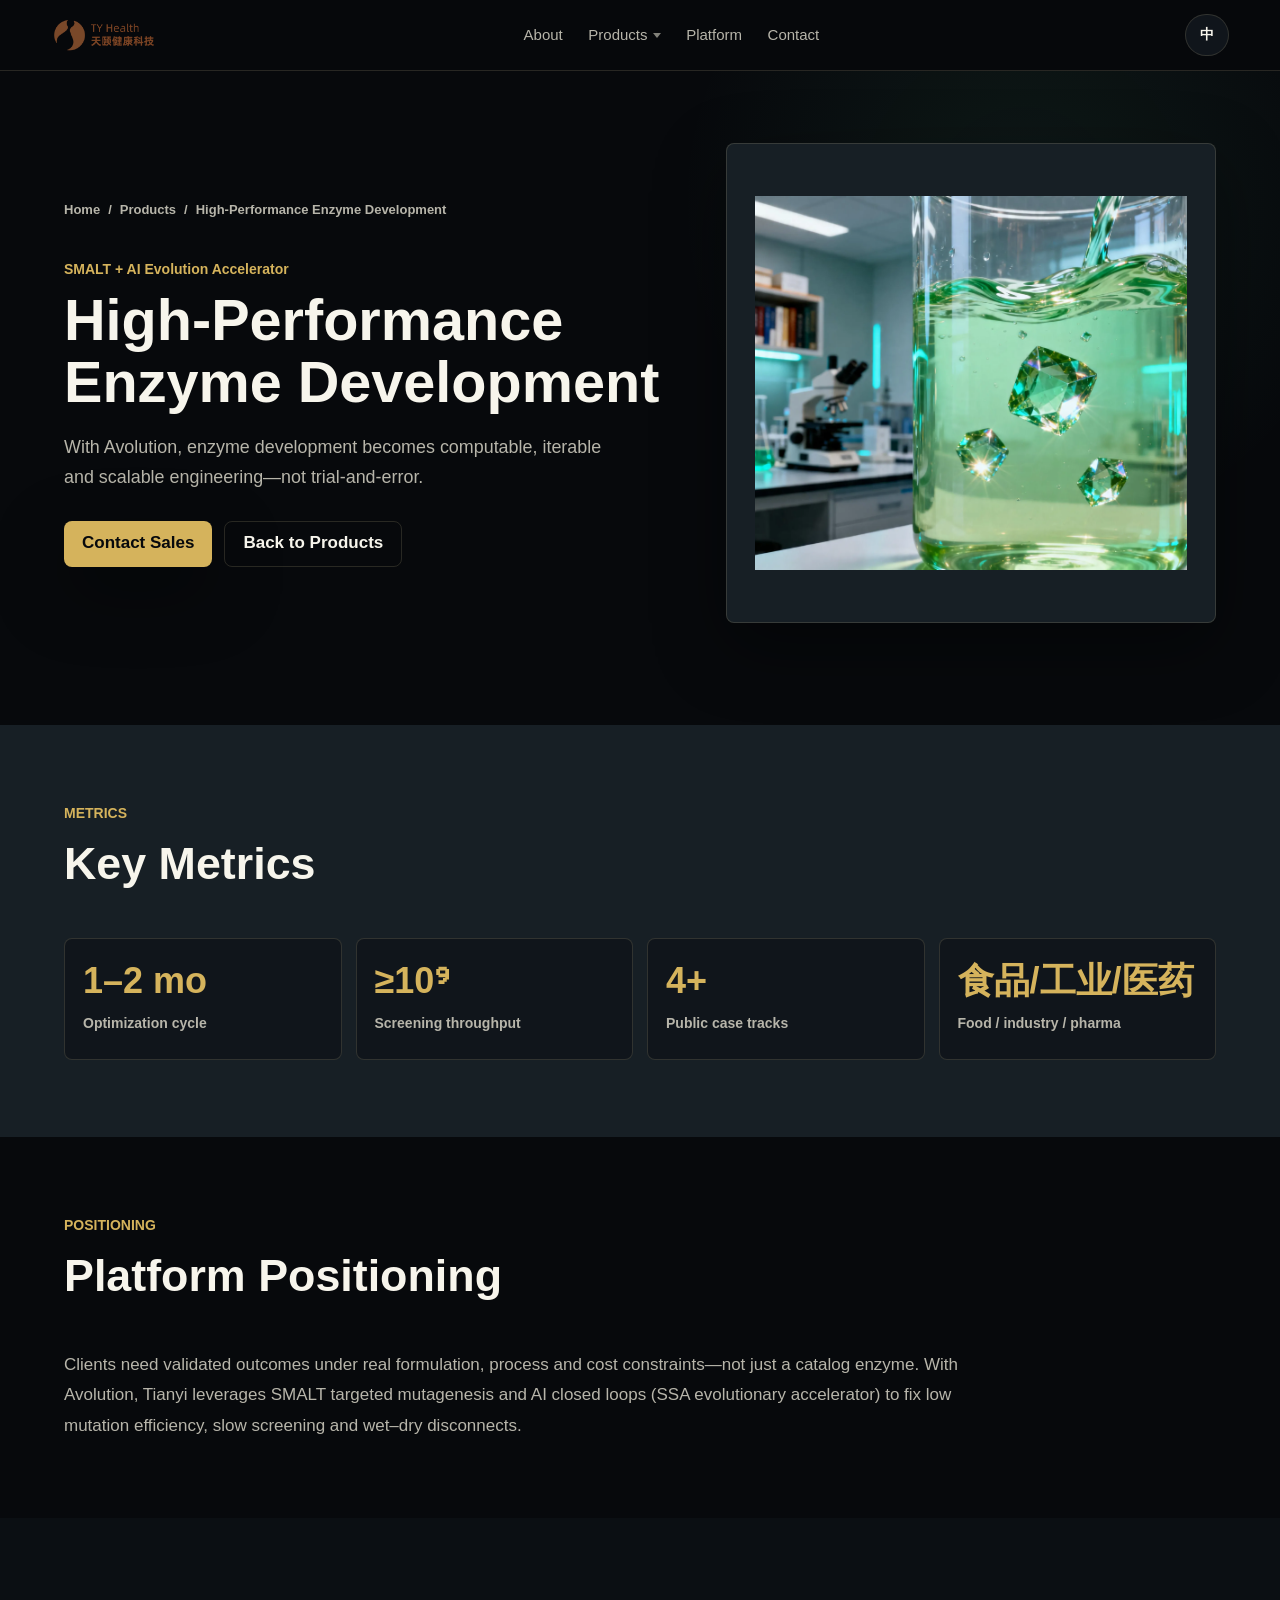
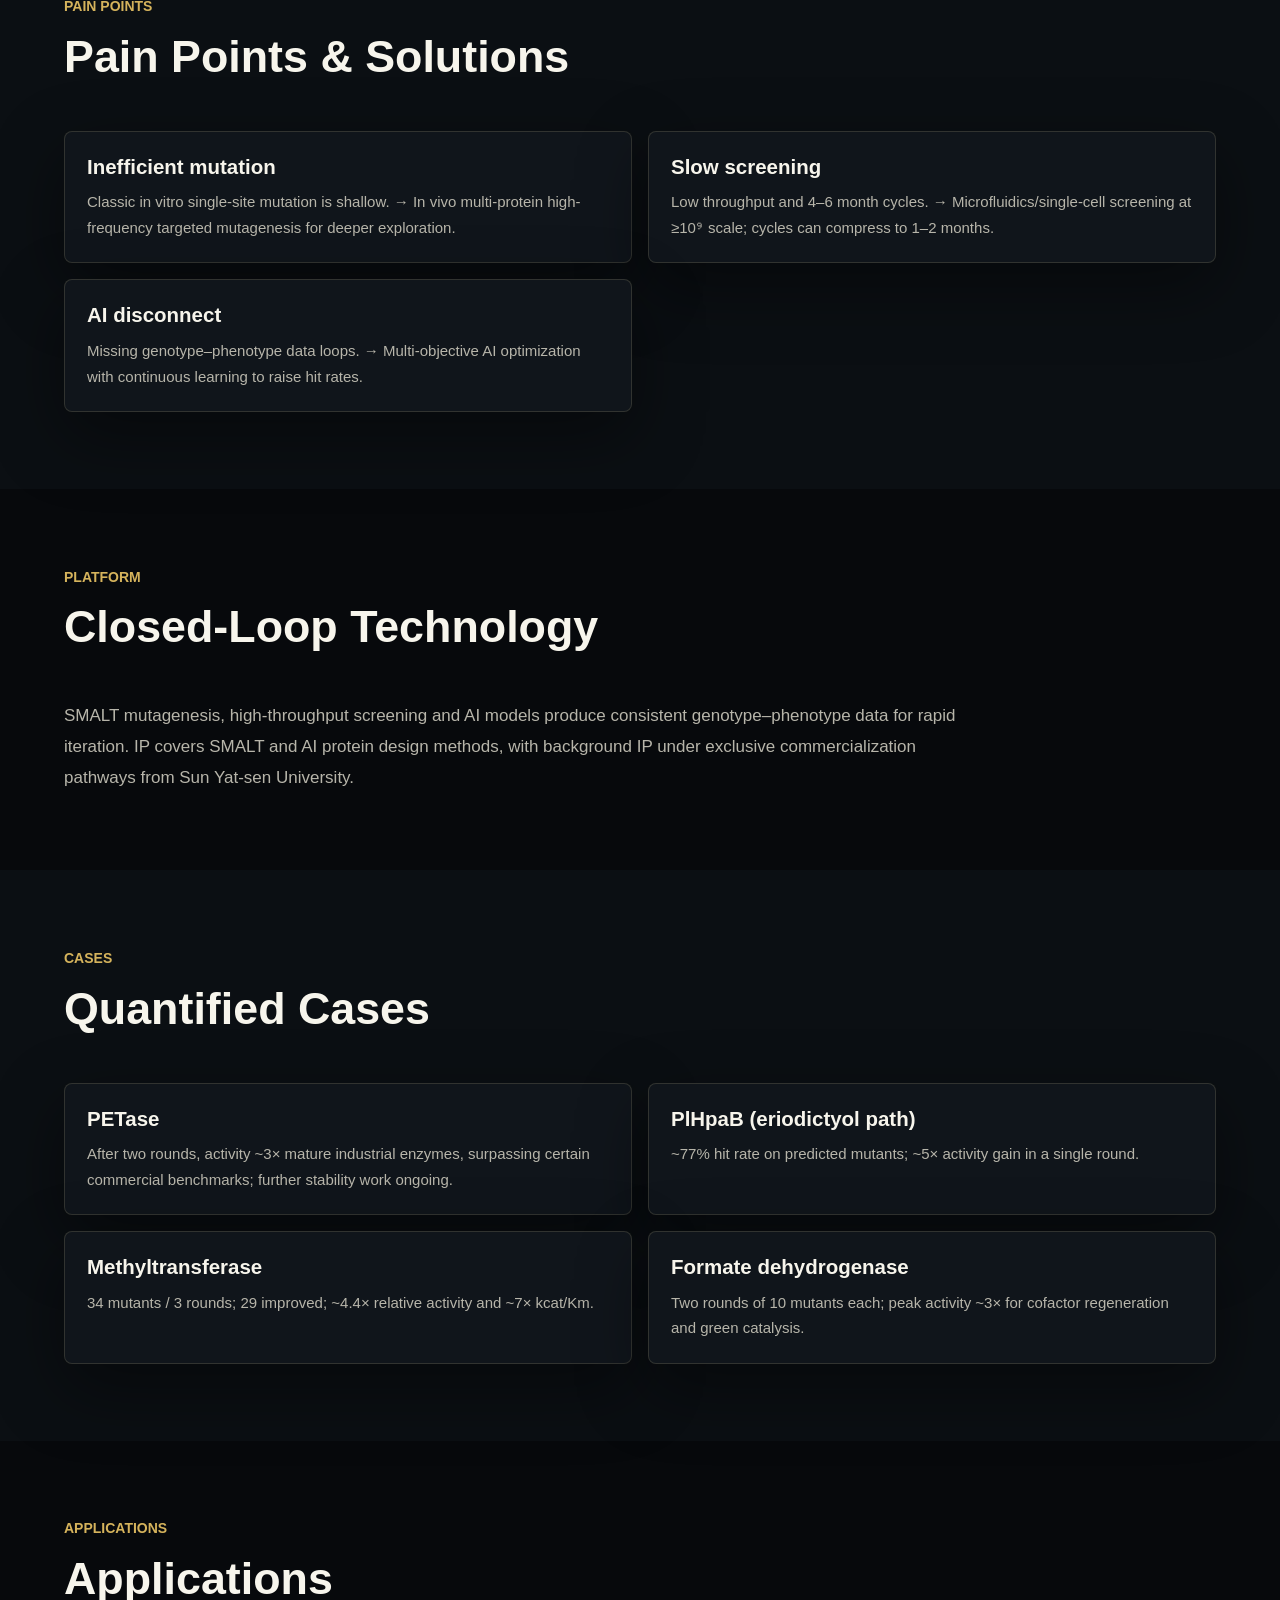
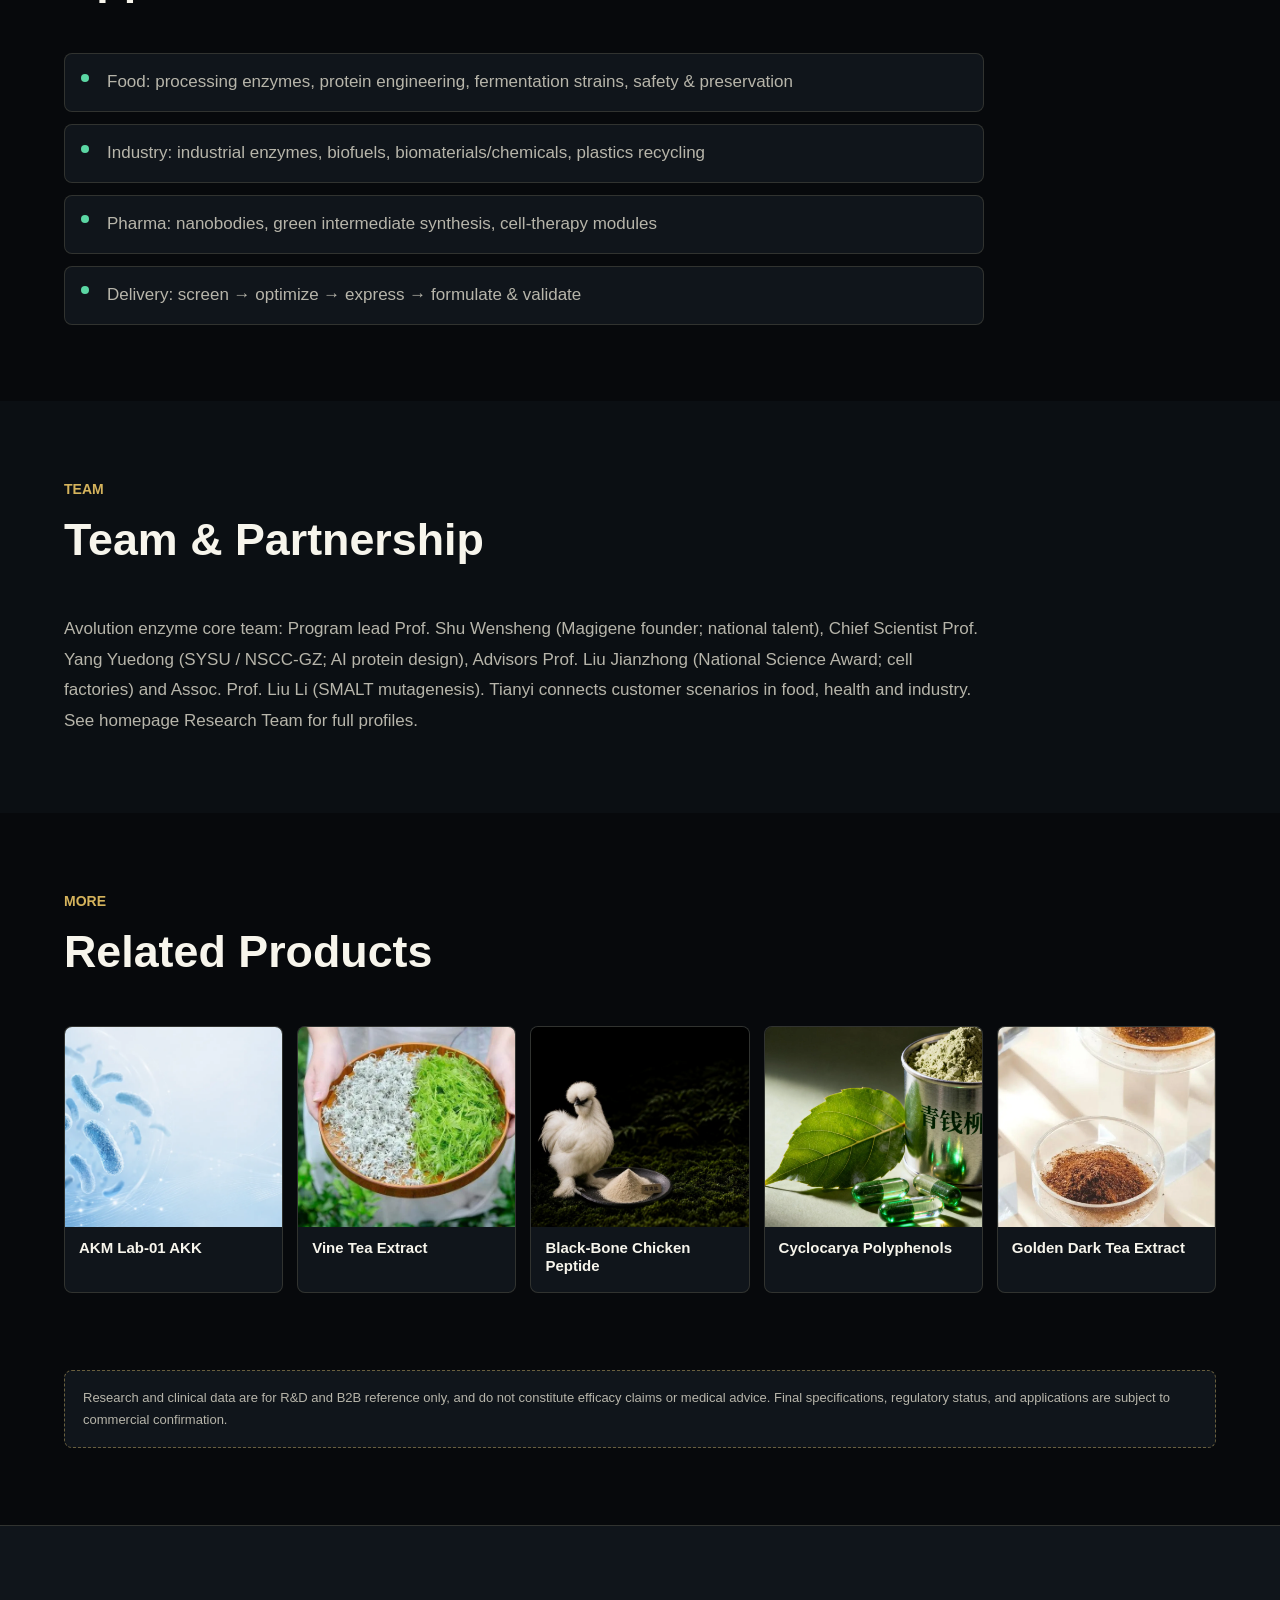
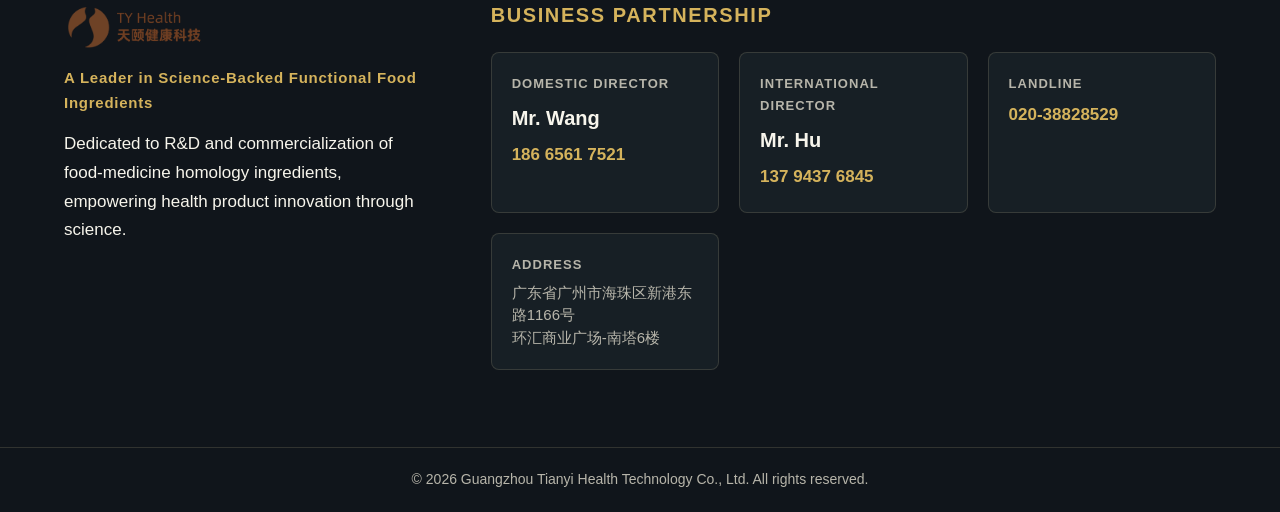
==== commit bd77494d: "Feature: showcase enzyme platform experts on homepage. Add Shu, Yang, Liu Jianzhong and Liu Li profi" ====
--- a/products/enzyme.html
+++ b/products/enzyme.html
@@ -148,7 +148,7 @@
     </section>
     <section class="pp-section">
       <div class="section-head"><div><p class="section-kicker">Team</p><h2 data-i18n="s6.title">团队与合作</h2></div></div>
-      <p class="pp-prose" data-i18n="s6.body">智演生合团队汇聚束文圣教授、杨跃东教授、刘建忠教授等合成生物学与 AI 交叉力量，并与美格基因等产业化伙伴协同。天颐以应用场景与客户网络对接酶工程能力，服务食品、健康与工业客户的真实痛点。</p>
+      <p class="pp-prose" data-i18n="s6.body">智演生合酶平台核心团队：项目负责人束文圣教授（美格基因创始人/国家万人计划领军人才）、首席科学家杨跃东教授（中大/国家超算广州中心，AI 蛋白质设计）、科学顾问刘建忠教授（国家自然科学二等奖，代谢工程与细胞工厂）、科学顾问刘黎副教授（SMALT 高效突变系统）。天颐对接应用场景与客户网络，服务食品、健康与工业真实痛点。专家介绍亦见官网首页科研团队。</p>
       
     </section>
 
@@ -286,7 +286,7 @@
     "a3": "医药：纳米抗体与生物药、药物中间体绿色合成、细胞治疗模块优化",
     "a4": "交付：候选筛选 → 分子优化 → 表达制备 → 制剂与应用验证",
     "s6.title": "团队与合作",
-    "s6.body": "智演生合团队汇聚束文圣教授、杨跃东教授、刘建忠教授等合成生物学与 AI 交叉力量，并与美格基因等产业化伙伴协同。天颐以应用场景与客户网络对接酶工程能力，服务食品、健康与工业客户的真实痛点。",
+    "s6.body": "智演生合酶平台核心团队：项目负责人束文圣教授（美格基因创始人/国家万人计划领军人才）、首席科学家杨跃东教授（中大/国家超算广州中心，AI 蛋白质设计）、科学顾问刘建忠教授（国家自然科学二等奖，代谢工程与细胞工厂）、科学顾问刘黎副教授（SMALT 高效突变系统）。天颐对接应用场景与客户网络，服务食品、健康与工业真实痛点。专家介绍亦见官网首页科研团队。",
     "rel.akk": "AKM Lab-01 AKK 菌",
     "rel.tengcha": "藤茶提取物",
     "rel.enzyme": "高性能酶开发",
@@ -352,7 +352,7 @@
     "a3": "Pharma: nanobodies, green intermediate synthesis, cell-therapy modules",
     "a4": "Delivery: screen → optimize → express → formulate & validate",
     "s6.title": "Team & Partnership",
-    "s6.body": "Avolution brings leading SYSU and AI talent (Profs. Shu, Yang, Liu et al.) with Magigene industrialization links. Tianyi connects real customer scenarios in food, health and industry to enzyme engineering capacity.",
+    "s6.body": "Avolution enzyme core team: Program lead Prof. Shu Wensheng (Magigene founder; national talent), Chief Scientist Prof. Yang Yuedong (SYSU / NSCC-GZ; AI protein design), Advisors Prof. Liu Jianzhong (National Science Award; cell factories) and Assoc. Prof. Liu Li (SMALT mutagenesis). Tianyi connects customer scenarios in food, health and industry. See homepage Research Team for full profiles.",
     "rel.akk": "AKM Lab-01 AKK",
     "rel.tengcha": "Vine Tea Extract",
     "rel.enzyme": "High-Performance Enzyme",
--- a/styles.css
+++ b/styles.css
@@ -526,12 +526,45 @@
 
 .experts {
   display: grid;
-  grid-template-columns: .7fr 1.3fr;
-  gap: clamp(28px, 5vw, 72px);
+  grid-template-columns: 1fr;
+  gap: clamp(28px, 4vw, 40px);
   align-items: start;
   background:
     linear-gradient(90deg, color-mix(in srgb, var(--surface-2) 86%, transparent), transparent),
     var(--bg);
+}
+
+.experts .expert-copy {
+  max-width: 920px;
+}
+
+.expert-role {
+  margin: 0 0 6px;
+  color: var(--accent-2);
+  font-size: 12px;
+  font-weight: 800;
+  letter-spacing: .04em;
+  text-transform: none;
+}
+
+.expert-avatar--initial {
+  display: inline-flex;
+  align-items: center;
+  justify-content: center;
+  width: 100%;
+  max-width: 140px;
+  aspect-ratio: 1 / 1;
+  border-radius: 50%;
+  border: 2px solid var(--accent);
+  margin-bottom: 18px;
+  background:
+    radial-gradient(circle at 30% 30%, rgba(91,215,164,.25), transparent 55%),
+    var(--surface-2);
+  color: var(--accent);
+  font-size: 42px;
+  font-weight: 900;
+  font-family: "Cormorant Garamond", "PingFang SC", serif;
+  line-height: 1;
 }
 
 .platform {
@@ -640,18 +673,31 @@
   grid-template-columns: repeat(2, minmax(0, 1fr));
 }
 
+.expert-list--wide {
+  grid-template-columns: repeat(3, minmax(0, 1fr));
+}
+
 .expert-list article {
   min-height: 280px;
   padding: 24px;
 }
 
+.expert-list--wide article {
+  min-height: 0;
+}
+
 .expert-list span {
   display: block;
-  margin-bottom: 20px;
+  margin-bottom: 14px;
   color: var(--accent);
-  font-size: 68px;
+  font-size: 42px;
   font-weight: 900;
   line-height: 1;
+}
+
+.expert-list--wide span {
+  font-size: 32px;
+  margin-bottom: 12px;
 }
 
 .expert-avatar {
@@ -966,6 +1012,9 @@
   .data-band, .experts, .enzyme {
     grid-template-columns: 1fr;
   }
+  .expert-list--wide {
+    grid-template-columns: repeat(2, minmax(0, 1fr));
+  }
   .product-grid, .expert-list, .case-grid, .contact-list, .platform-grid {
     grid-template-columns: repeat(2, minmax(0, 1fr));
   }
@@ -1105,7 +1154,7 @@
   h1 { font-size: 28px; }
   h2 { font-size: 24px; }
   .lead { font-size: 16px; }
-  .data-list, .product-grid, .expert-list, .solution-grid, .case-grid, .contact-list, .platform-grid, .enzyme-flow {
+  .data-list, .product-grid, .expert-list, .expert-list--wide, .solution-grid, .case-grid, .contact-list, .platform-grid, .enzyme-flow {
     grid-template-columns: 1fr;
   }
   .footer-inner {
